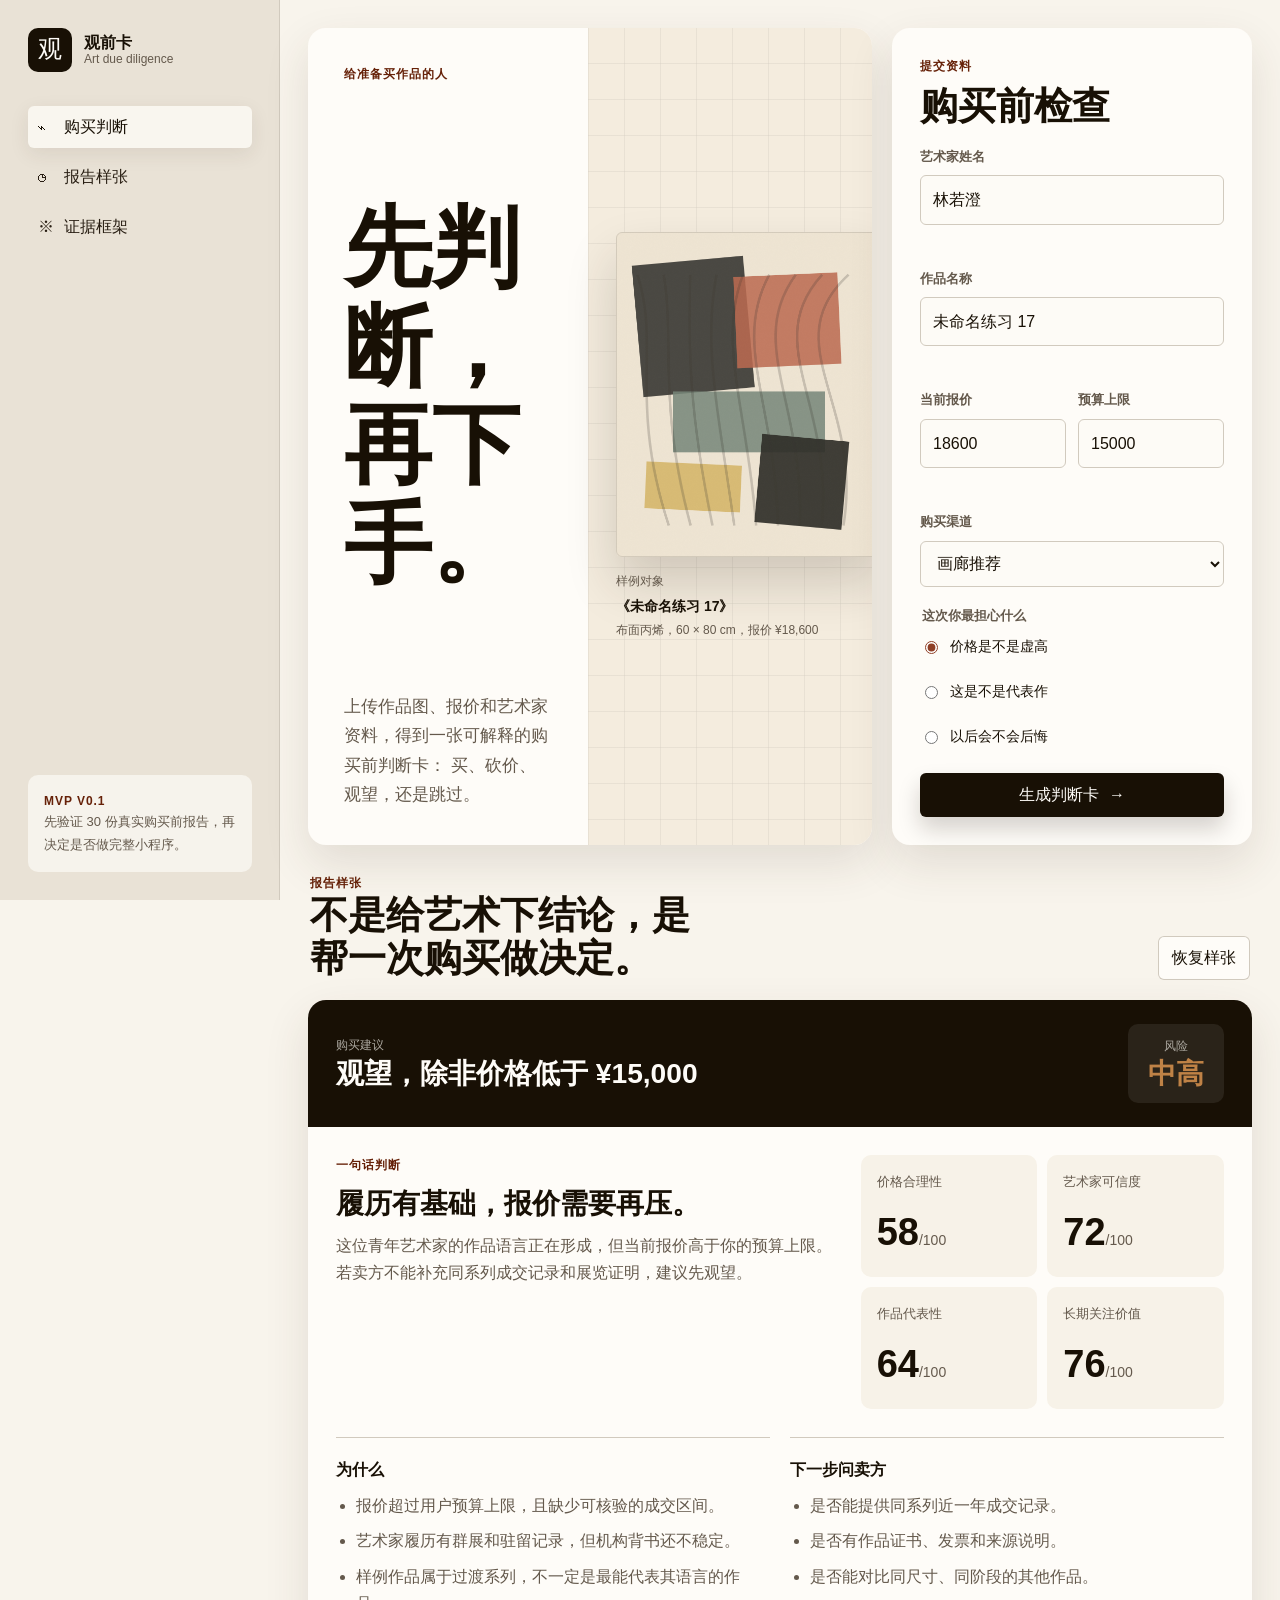
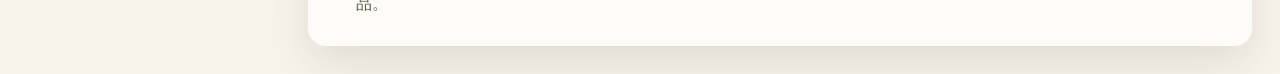
==== index.html @ 39db3ed0 "Initial art decision prototype" ====
<!doctype html>
<html lang="zh-CN">
  <head>
    <meta charset="utf-8" />
    <meta name="viewport" content="width=device-width, initial-scale=1" />
    <title>观前卡 | 青年艺术作品购买前判断</title>
    <link rel="icon" href='data:image/svg+xml,<svg xmlns="http://www.w3.org/2000/svg" viewBox="0 0 64 64"><rect width="64" height="64" rx="12" fill="%231a1209"/><text x="32" y="43" text-anchor="middle" font-size="34" fill="%23fbf7ee">观</text></svg>' />
    <link rel="stylesheet" href="./styles.css" />
  </head>
  <body>
    <a class="skip-link" href="#main-content">跳到主要内容</a>
    <div class="app-shell">
      <aside class="sidebar" aria-label="产品导航">
        <div class="brand-lockup">
          <div class="brand-mark" aria-hidden="true">观</div>
          <div>
            <p class="brand-name">观前卡</p>
            <p class="brand-note">Art due diligence</p>
          </div>
        </div>

        <nav class="nav-list" aria-label="主要页面">
          <a class="nav-item active" href="#workspace">
            <span aria-hidden="true">⌁</span>
            <span>购买判断</span>
          </a>
          <a class="nav-item" href="#report">
            <span aria-hidden="true">◷</span>
            <span>报告样张</span>
          </a>
          <a class="nav-item" href="#evidence">
            <span aria-hidden="true">※</span>
            <span>证据框架</span>
          </a>
        </nav>

        <div class="side-note">
          <p class="eyebrow">MVP v0.1</p>
          <p>先验证 30 份真实购买前报告，再决定是否做完整小程序。</p>
        </div>
      </aside>

      <main id="main-content" class="workspace">
        <section id="workspace" class="decision-grid" aria-label="购买前判断工作台">
          <div class="lead-panel">
            <div class="lead-copy">
              <p class="eyebrow">给准备买作品的人</p>
              <h1>先判断，再下手。</h1>
              <p class="lead-text">
                上传作品图、报价和艺术家资料，得到一张可解释的购买前判断卡：
                买、砍价、观望，还是跳过。
              </p>
            </div>

            <div class="art-wall" aria-label="样例作品预览">
              <canvas id="artCanvas" width="520" height="640" aria-label="生成的抽象作品样张"></canvas>
              <div class="art-label">
                <span>样例对象</span>
                <strong>《未命名练习 17》</strong>
                <span>布面丙烯，60 × 80 cm，报价 ¥18,600</span>
              </div>
            </div>
          </div>

          <form class="intake-panel" id="intakeForm" novalidate>
            <div class="panel-heading">
              <p class="eyebrow">提交资料</p>
              <h2>购买前检查</h2>
            </div>

            <label class="field">
              <span>艺术家姓名</span>
              <input id="artistName" name="artistName" autocomplete="name" value="林若澄" required />
              <small class="error-text" id="artistError"></small>
            </label>

            <label class="field">
              <span>作品名称</span>
              <input id="workName" name="workName" value="未命名练习 17" required />
              <small class="error-text" id="workError"></small>
            </label>

            <div class="field-row">
              <label class="field">
                <span>当前报价</span>
                <input id="price" name="price" inputmode="numeric" value="18600" required />
                <small class="error-text" id="priceError"></small>
              </label>
              <label class="field">
                <span>预算上限</span>
                <input id="budget" name="budget" inputmode="numeric" value="15000" required />
                <small class="error-text" id="budgetError"></small>
              </label>
            </div>

            <label class="field">
              <span>购买渠道</span>
              <select id="source" name="source">
                <option>艺术家本人</option>
                <option selected>画廊推荐</option>
                <option>朋友转让</option>
                <option>线上平台</option>
              </select>
            </label>

            <fieldset class="intent-group">
              <legend>这次你最担心什么</legend>
              <label><input type="radio" name="intent" value="price" checked /> 价格是不是虚高</label>
              <label><input type="radio" name="intent" value="quality" /> 这是不是代表作</label>
              <label><input type="radio" name="intent" value="risk" /> 以后会不会后悔</label>
            </fieldset>

            <button class="primary-action" type="submit">
              <span>生成判断卡</span>
              <span aria-hidden="true">→</span>
            </button>
          </form>
        </section>

        <section id="report" class="report-section" aria-label="购买前判断报告">
          <div class="report-header">
            <div>
              <p class="eyebrow">报告样张</p>
              <h2>不是给艺术下结论，是帮一次购买做决定。</h2>
            </div>
            <button class="secondary-action" id="resetReport" type="button">恢复样张</button>
          </div>

          <article class="report-card" aria-live="polite">
            <div class="verdict-strip">
              <div>
                <span class="status-label">购买建议</span>
                <strong id="verdictText">观望，除非价格低于 ¥15,000</strong>
              </div>
              <div class="risk-meter" aria-label="风险等级中高">
                <span>风险</span>
                <strong id="riskText">中高</strong>
              </div>
            </div>

            <div class="report-main">
              <div class="summary-block">
                <p class="eyebrow">一句话判断</p>
                <h3 id="summaryTitle">履历有基础，报价需要再压。</h3>
                <p id="summaryBody">
                  这位青年艺术家的作品语言正在形成，但当前报价高于你的预算上限。若卖方不能补充同系列成交记录和展览证明，建议先观望。
                </p>
              </div>

              <dl class="score-grid">
                <div>
                  <dt>价格合理性</dt>
                  <dd><span id="scorePrice">58</span><small>/100</small></dd>
                </div>
                <div>
                  <dt>艺术家可信度</dt>
                  <dd><span id="scoreTrust">72</span><small>/100</small></dd>
                </div>
                <div>
                  <dt>作品代表性</dt>
                  <dd><span id="scoreWork">64</span><small>/100</small></dd>
                </div>
                <div>
                  <dt>长期关注价值</dt>
                  <dd><span id="scoreLong">76</span><small>/100</small></dd>
                </div>
              </dl>
            </div>

            <div class="evidence-list" id="evidence">
              <div>
                <p class="list-title">为什么</p>
                <ul>
                  <li>报价超过用户预算上限，且缺少可核验的成交区间。</li>
                  <li>艺术家履历有群展和驻留记录，但机构背书还不稳定。</li>
                  <li>样例作品属于过渡系列，不一定是最能代表其语言的作品。</li>
                </ul>
              </div>
              <div>
                <p class="list-title">下一步问卖方</p>
                <ul>
                  <li>是否能提供同系列近一年成交记录。</li>
                  <li>是否有作品证书、发票和来源说明。</li>
                  <li>是否能对比同尺寸、同阶段的其他作品。</li>
                </ul>
              </div>
            </div>
          </article>
        </section>
      </main>
    </div>

    <script src="./script.js"></script>
  </body>
</html>
---- styles.css ----
:root {
  color-scheme: light;
  --canvas: oklch(96.8% 0.012 83);
  --sidebar: oklch(91.5% 0.018 82);
  --paper: oklch(99.2% 0.006 86);
  --paper-warm: oklch(94.5% 0.02 82);
  --ink: oklch(18% 0.025 72);
  --muted: oklch(47% 0.025 72);
  --faint: oklch(75% 0.028 77);
  --line: oklch(84% 0.018 80);
  --accent: oklch(47% 0.115 38);
  --accent-deep: oklch(35% 0.105 38);
  --good: oklch(46% 0.095 145);
  --warn: oklch(58% 0.13 72);
  --danger: oklch(52% 0.14 31);
  --shadow: 0 18px 45px rgba(66, 48, 31, 0.12);
  --shadow-soft: 0 6px 20px rgba(66, 48, 31, 0.09);
  --r-sm: 6px;
  --r-md: 10px;
  --r-lg: 18px;
  --gap: 20px;
}

* {
  box-sizing: border-box;
}

html {
  -webkit-font-smoothing: antialiased;
  -moz-osx-font-smoothing: grayscale;
  scroll-behavior: smooth;
}

body {
  margin: 0;
  min-height: 100vh;
  background: var(--canvas);
  color: var(--ink);
  font-family: -apple-system, BlinkMacSystemFont, "SF Pro Text", "PingFang SC", "Hiragino Sans GB", "Microsoft YaHei", sans-serif;
  line-height: 1.72;
}

button,
input,
select {
  font: inherit;
}

button,
a,
input,
select {
  touch-action: manipulation;
}

button {
  border: 0;
  cursor: pointer;
}

a {
  color: inherit;
  text-decoration: none;
}

:focus-visible {
  outline: 3px solid color-mix(in oklch, var(--accent) 55%, white);
  outline-offset: 3px;
}

.skip-link {
  position: fixed;
  left: 16px;
  top: 12px;
  z-index: 20;
  transform: translateY(-140%);
  border-radius: var(--r-sm);
  background: var(--ink);
  color: var(--paper);
  padding: 8px 12px;
}

.skip-link:focus {
  transform: translateY(0);
}

.app-shell {
  display: grid;
  grid-template-columns: 280px minmax(0, 1fr);
  min-height: 100vh;
}

.sidebar {
  position: sticky;
  top: 0;
  height: 100vh;
  display: flex;
  flex-direction: column;
  gap: 34px;
  padding: 28px;
  background: var(--sidebar);
  box-shadow: inset -1px 0 0 var(--line);
}

.brand-lockup {
  display: flex;
  align-items: center;
  gap: 12px;
}

.brand-mark {
  display: grid;
  width: 44px;
  height: 44px;
  place-items: center;
  border-radius: var(--r-md);
  background: var(--ink);
  color: var(--paper);
  font-family: "Songti SC", "Noto Serif SC", serif;
  font-size: 24px;
}

.brand-name,
.brand-note,
.eyebrow,
p,
h1,
h2,
h3 {
  margin: 0;
}

.brand-name {
  font-weight: 700;
  line-height: 1.2;
}

.brand-note {
  color: var(--muted);
  font-size: 12px;
  line-height: 1.2;
}

.nav-list {
  display: grid;
  gap: 8px;
}

.nav-item {
  display: grid;
  grid-template-columns: 26px 1fr;
  align-items: center;
  min-height: 42px;
  border-radius: var(--r-sm);
  padding: 7px 10px;
  color: color-mix(in oklch, var(--ink) 78%, var(--muted));
  transition: background-color 180ms cubic-bezier(0.16, 1, 0.3, 1), transform 160ms cubic-bezier(0.16, 1, 0.3, 1);
}

.nav-item.active {
  background: color-mix(in oklch, var(--paper) 75%, var(--sidebar));
  box-shadow: var(--shadow-soft);
  color: var(--ink);
}

.nav-item:active,
.primary-action:active,
.secondary-action:active {
  transform: scale(0.96);
}

.side-note {
  margin-top: auto;
  border-radius: var(--r-md);
  background: color-mix(in oklch, var(--paper) 64%, var(--sidebar));
  padding: 16px;
  color: var(--muted);
  font-size: 13px;
}

.eyebrow {
  color: var(--accent-deep);
  font-size: 12px;
  font-weight: 700;
  letter-spacing: 0.08em;
  text-transform: uppercase;
}

.workspace {
  padding: 28px;
}

.decision-grid {
  display: grid;
  grid-template-columns: minmax(0, 1.35fr) minmax(360px, 0.65fr);
  gap: var(--gap);
  align-items: stretch;
}

.lead-panel,
.intake-panel,
.report-card {
  border-radius: var(--r-lg);
  background: var(--paper);
  box-shadow: var(--shadow);
}

.lead-panel {
  display: grid;
  grid-template-columns: minmax(280px, 0.85fr) minmax(320px, 1fr);
  min-height: 620px;
  overflow: hidden;
}

.lead-copy {
  display: flex;
  flex-direction: column;
  justify-content: space-between;
  padding: 36px;
}

h1,
h2,
h3 {
  font-family: "Songti SC", "Noto Serif SC", serif;
  font-weight: 700;
  line-height: 1.12;
  text-wrap: balance;
}

h1 {
  max-width: 7em;
  margin-top: 18px;
  font-size: clamp(44px, 7vw, 88px);
}

h2 {
  font-size: clamp(26px, 3vw, 42px);
}

h3 {
  font-size: clamp(23px, 2.2vw, 32px);
}

.lead-text {
  max-width: 32em;
  color: var(--muted);
  font-size: 17px;
  text-wrap: pretty;
}

.art-wall {
  position: relative;
  display: grid;
  align-content: center;
  justify-items: center;
  padding: 28px;
  background:
    linear-gradient(90deg, color-mix(in oklch, var(--line) 35%, transparent) 1px, transparent 1px),
    linear-gradient(0deg, color-mix(in oklch, var(--line) 35%, transparent) 1px, transparent 1px),
    var(--paper-warm);
  background-size: 36px 36px;
}

#artCanvas {
  width: min(100%, 430px);
  height: auto;
  border-radius: var(--r-sm);
  box-shadow: 0 26px 50px rgba(47, 35, 24, 0.18);
  outline: 1px solid rgba(0, 0, 0, 0.11);
  outline-offset: -1px;
}

.art-label {
  width: min(100%, 430px);
  display: grid;
  gap: 2px;
  margin-top: 14px;
  color: var(--muted);
  font-size: 12px;
}

.art-label strong {
  color: var(--ink);
  font-size: 14px;
}

.intake-panel {
  display: flex;
  flex-direction: column;
  gap: 18px;
  padding: 28px;
}

.panel-heading {
  display: grid;
  gap: 8px;
}

.field,
.intent-group {
  display: grid;
  gap: 7px;
}

.field span,
.intent-group legend {
  color: var(--muted);
  font-size: 13px;
  font-weight: 650;
}

.field input,
.field select {
  width: 100%;
  min-height: 46px;
  border: 1px solid var(--line);
  border-radius: var(--r-sm);
  background: color-mix(in oklch, var(--paper) 86%, var(--canvas));
  color: var(--ink);
  padding: 10px 12px;
  transition: border-color 160ms cubic-bezier(0.16, 1, 0.3, 1), box-shadow 160ms cubic-bezier(0.16, 1, 0.3, 1);
}

.field input:focus,
.field select:focus {
  border-color: var(--accent);
  box-shadow: 0 0 0 4px color-mix(in oklch, var(--accent) 13%, transparent);
}

.field-row {
  display: grid;
  grid-template-columns: 1fr 1fr;
  gap: 12px;
}

.error-text {
  min-height: 18px;
  color: var(--danger);
  font-size: 12px;
}

.intent-group {
  margin: 0;
  border: 0;
  padding: 0;
}

.intent-group label {
  display: flex;
  align-items: center;
  gap: 9px;
  min-height: 38px;
  color: var(--ink);
  font-size: 14px;
}

.intent-group input {
  accent-color: var(--accent);
}

.primary-action,
.secondary-action {
  display: inline-flex;
  align-items: center;
  justify-content: center;
  min-height: 44px;
  border-radius: var(--r-sm);
  transition: transform 160ms cubic-bezier(0.16, 1, 0.3, 1), background-color 160ms cubic-bezier(0.16, 1, 0.3, 1), box-shadow 160ms cubic-bezier(0.16, 1, 0.3, 1);
}

.primary-action {
  gap: 10px;
  margin-top: auto;
  background: var(--ink);
  color: var(--paper);
  box-shadow: 0 12px 22px rgba(25, 18, 12, 0.18);
}

.secondary-action {
  background: var(--paper);
  color: var(--ink);
  padding: 0 14px;
  box-shadow: inset 0 0 0 1px var(--line);
}

.report-section {
  display: grid;
  gap: var(--gap);
  margin-top: var(--gap);
}

.report-header {
  display: flex;
  align-items: end;
  justify-content: space-between;
  gap: 16px;
  padding: 8px 2px 0;
}

.report-header h2 {
  max-width: 15em;
}

.report-card {
  overflow: hidden;
}

.verdict-strip {
  display: grid;
  grid-template-columns: 1fr auto;
  gap: 18px;
  align-items: center;
  padding: 24px 28px;
  background: var(--ink);
  color: var(--paper);
}

.status-label,
.risk-meter span {
  display: block;
  color: color-mix(in oklch, var(--paper) 68%, var(--ink));
  font-size: 12px;
}

.verdict-strip strong {
  font-size: clamp(20px, 2.2vw, 30px);
  line-height: 1.25;
}

.risk-meter {
  display: grid;
  min-width: 96px;
  justify-items: center;
  border-radius: var(--r-md);
  background: rgba(255, 255, 255, 0.08);
  padding: 12px 16px;
}

.risk-meter strong {
  color: color-mix(in oklch, var(--warn) 82%, white);
}

.report-main {
  display: grid;
  grid-template-columns: minmax(0, 1fr) minmax(320px, 0.72fr);
  gap: var(--gap);
  padding: 28px;
}

.summary-block {
  display: grid;
  align-content: start;
  gap: 12px;
}

.summary-block p:last-child {
  max-width: 58ch;
  color: var(--muted);
}

.score-grid {
  display: grid;
  grid-template-columns: 1fr 1fr;
  gap: 10px;
  margin: 0;
}

.score-grid div {
  display: grid;
  gap: 8px;
  min-height: 122px;
  border-radius: var(--r-md);
  background: color-mix(in oklch, var(--paper-warm) 62%, var(--paper));
  padding: 16px;
}

.score-grid dt {
  color: var(--muted);
  font-size: 13px;
}

.score-grid dd {
  margin: 0;
  font-variant-numeric: tabular-nums;
  line-height: 1;
}

.score-grid dd span {
  font-size: 38px;
  font-weight: 760;
}

.score-grid small {
  color: var(--muted);
  font-size: 14px;
}

.evidence-list {
  display: grid;
  grid-template-columns: 1fr 1fr;
  gap: var(--gap);
  padding: 0 28px 28px;
}

.evidence-list > div {
  border-top: 1px solid var(--line);
  padding-top: 18px;
}

.list-title {
  margin-bottom: 8px;
  font-weight: 740;
}

ul {
  display: grid;
  gap: 8px;
  margin: 0;
  padding-left: 1.25em;
  color: var(--muted);
}

@media (hover: hover) {
  .nav-item:hover {
    background: color-mix(in oklch, var(--paper) 58%, var(--sidebar));
  }

  .primary-action:hover {
    background: color-mix(in oklch, var(--ink) 90%, var(--accent));
  }

  .secondary-action:hover {
    background: color-mix(in oklch, var(--paper) 70%, var(--paper-warm));
  }
}

@media (prefers-reduced-motion: no-preference) {
  .lead-panel,
  .intake-panel,
  .report-card {
    animation: rise-in 520ms cubic-bezier(0.16, 1, 0.3, 1) both;
  }

  .intake-panel {
    animation-delay: 80ms;
  }

  .report-card {
    animation-delay: 120ms;
  }
}

@keyframes rise-in {
  from {
    opacity: 0;
    transform: translateY(12px);
  }
  to {
    opacity: 1;
    transform: translateY(0);
  }
}

@media (max-width: 980px) {
  .app-shell {
    grid-template-columns: 1fr;
  }

  .sidebar {
    position: static;
    height: auto;
    padding: 16px;
  }

  .nav-list {
    grid-template-columns: repeat(3, minmax(0, 1fr));
  }

  .nav-item {
    grid-template-columns: 1fr;
    justify-items: center;
    text-align: center;
    gap: 2px;
  }

  .side-note {
    display: none;
  }

  .workspace {
    padding: 16px;
  }

  .decision-grid,
  .lead-panel,
  .report-main,
  .evidence-list {
    grid-template-columns: 1fr;
  }

  .lead-panel {
    min-height: 0;
  }

  .lead-copy {
    gap: 26px;
    padding: 28px;
  }
}

@media (max-width: 520px) {
  :root {
    --gap: 14px;
  }

  .brand-lockup {
    align-items: start;
  }

  .nav-list {
    overflow-x: auto;
    grid-template-columns: repeat(3, minmax(104px, 1fr));
    padding-bottom: 2px;
  }

  .lead-copy,
  .intake-panel,
  .report-main,
  .verdict-strip {
    padding: 20px;
  }

  h1 {
    font-size: 52px;
  }

  .field-row,
  .score-grid,
  .verdict-strip {
    grid-template-columns: 1fr;
  }

  .art-wall {
    padding: 18px;
  }

  .report-header {
    align-items: start;
    flex-direction: column;
  }

  .secondary-action {
    align-self: flex-start;
  }

  .evidence-list {
    padding: 0 20px 20px;
  }
}
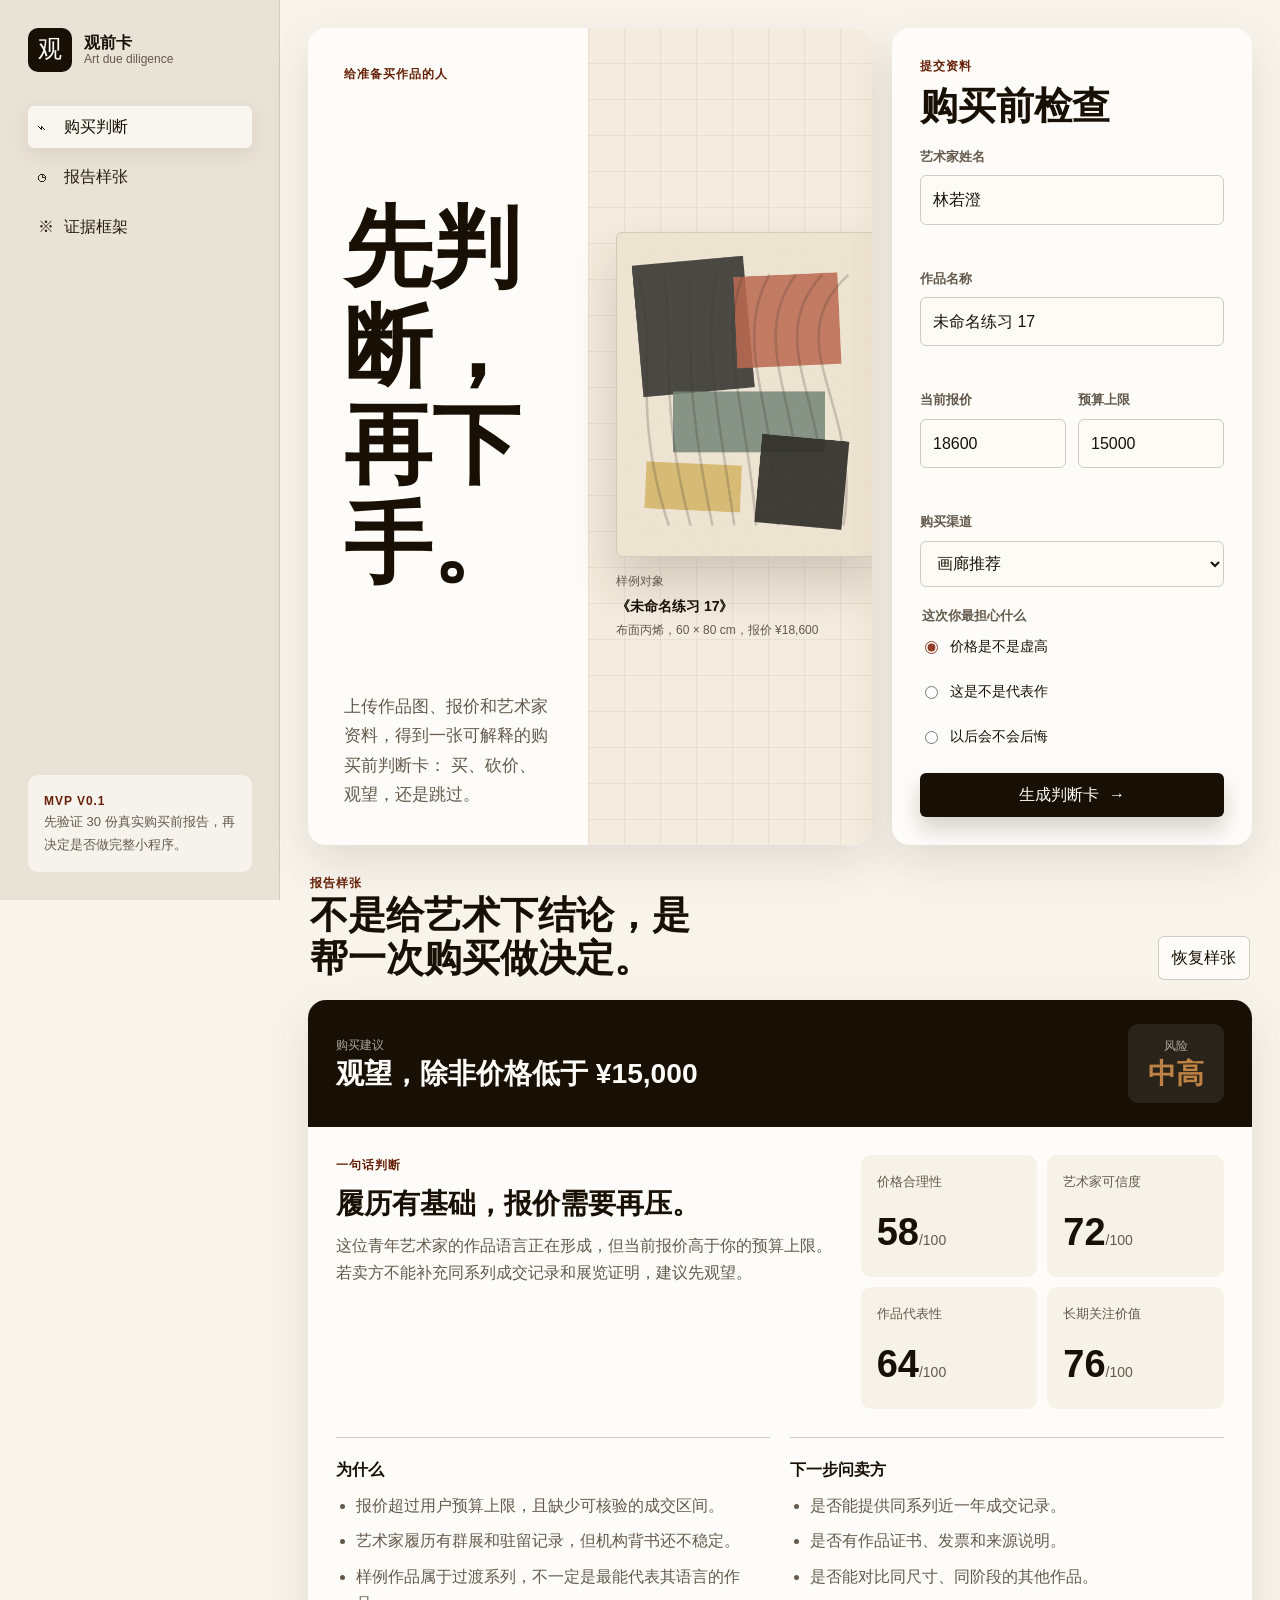
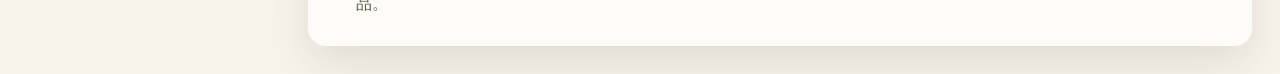
==== commit 472e218c: "Fix HTML semantics and accessibility issues" ====
--- a/index.html
+++ b/index.html
@@ -1,11 +1,11 @@
-<!doctype html>
+<!DOCTYPE html>
 <html lang="zh-CN">
   <head>
-    <meta charset="utf-8" />
-    <meta name="viewport" content="width=device-width, initial-scale=1" />
+    <meta charset="utf-8">
+    <meta name="viewport" content="width=device-width, initial-scale=1">
     <title>观前卡 | 青年艺术作品购买前判断</title>
-    <link rel="icon" href='data:image/svg+xml,<svg xmlns="http://www.w3.org/2000/svg" viewBox="0 0 64 64"><rect width="64" height="64" rx="12" fill="%231a1209"/><text x="32" y="43" text-anchor="middle" font-size="34" fill="%23fbf7ee">观</text></svg>' />
-    <link rel="stylesheet" href="./styles.css" />
+    <link rel="icon" href='data:image/svg+xml,<svg xmlns="http://www.w3.org/2000/svg" viewBox="0 0 64 64"><rect width="64" height="64" rx="12" fill="%231a1209"/><text x="32" y="43" text-anchor="middle" font-size="34" fill="%23fbf7ee">观</text></svg>'>
+    <link rel="stylesheet" href="./styles.css">
   </head>
   <body>
     <a class="skip-link" href="#main-content">跳到主要内容</a>
@@ -52,8 +52,8 @@
               </p>
             </div>
 
-            <div class="art-wall" aria-label="样例作品预览">
-              <canvas id="artCanvas" width="520" height="640" aria-label="生成的抽象作品样张"></canvas>
+            <div class="art-wall" role="group" aria-label="样例作品预览">
+              <canvas id="artCanvas" width="520" height="640" role="img" aria-label="生成的抽象作品样张"></canvas>
               <div class="art-label">
                 <span>样例对象</span>
                 <strong>《未命名练习 17》</strong>
@@ -70,25 +70,25 @@
 
             <label class="field">
               <span>艺术家姓名</span>
-              <input id="artistName" name="artistName" autocomplete="name" value="林若澄" required />
+              <input id="artistName" name="artistName" type="text" autocomplete="name" value="林若澄" aria-describedby="artistError" required>
               <small class="error-text" id="artistError"></small>
             </label>
 
             <label class="field">
               <span>作品名称</span>
-              <input id="workName" name="workName" value="未命名练习 17" required />
+              <input id="workName" name="workName" type="text" value="未命名练习 17" aria-describedby="workError" required>
               <small class="error-text" id="workError"></small>
             </label>
 
             <div class="field-row">
               <label class="field">
                 <span>当前报价</span>
-                <input id="price" name="price" inputmode="numeric" value="18600" required />
+                <input id="price" name="price" type="text" inputmode="numeric" value="18600" aria-describedby="priceError" required>
                 <small class="error-text" id="priceError"></small>
               </label>
               <label class="field">
                 <span>预算上限</span>
-                <input id="budget" name="budget" inputmode="numeric" value="15000" required />
+                <input id="budget" name="budget" type="text" inputmode="numeric" value="15000" aria-describedby="budgetError" required>
                 <small class="error-text" id="budgetError"></small>
               </label>
             </div>
@@ -105,9 +105,9 @@
 
             <fieldset class="intent-group">
               <legend>这次你最担心什么</legend>
-              <label><input type="radio" name="intent" value="price" checked /> 价格是不是虚高</label>
-              <label><input type="radio" name="intent" value="quality" /> 这是不是代表作</label>
-              <label><input type="radio" name="intent" value="risk" /> 以后会不会后悔</label>
+              <label><input type="radio" name="intent" value="price" checked> 价格是不是虚高</label>
+              <label><input type="radio" name="intent" value="quality"> 这是不是代表作</label>
+              <label><input type="radio" name="intent" value="risk"> 以后会不会后悔</label>
             </fieldset>
 
             <button class="primary-action" type="submit">
@@ -132,7 +132,7 @@
                 <span class="status-label">购买建议</span>
                 <strong id="verdictText">观望，除非价格低于 ¥15,000</strong>
               </div>
-              <div class="risk-meter" aria-label="风险等级中高">
+              <div class="risk-meter" role="group" aria-label="风险等级中高">
                 <span>风险</span>
                 <strong id="riskText">中高</strong>
               </div>
--- a/styles.css
+++ b/styles.css
@@ -384,6 +384,26 @@
   box-shadow: inset 0 0 0 1px var(--line);
 }
 
+.not-found-page {
+  max-width: 760px;
+  margin: 0 auto;
+}
+
+.not-found-panel {
+  display: block;
+  min-height: auto;
+  padding: 36px;
+}
+
+.not-found-title {
+  max-width: 8em;
+  font-size: clamp(42px, 8vw, 76px);
+}
+
+.not-found-action {
+  margin-top: 24px;
+}
+
 .report-section {
   display: grid;
   gap: var(--gap);
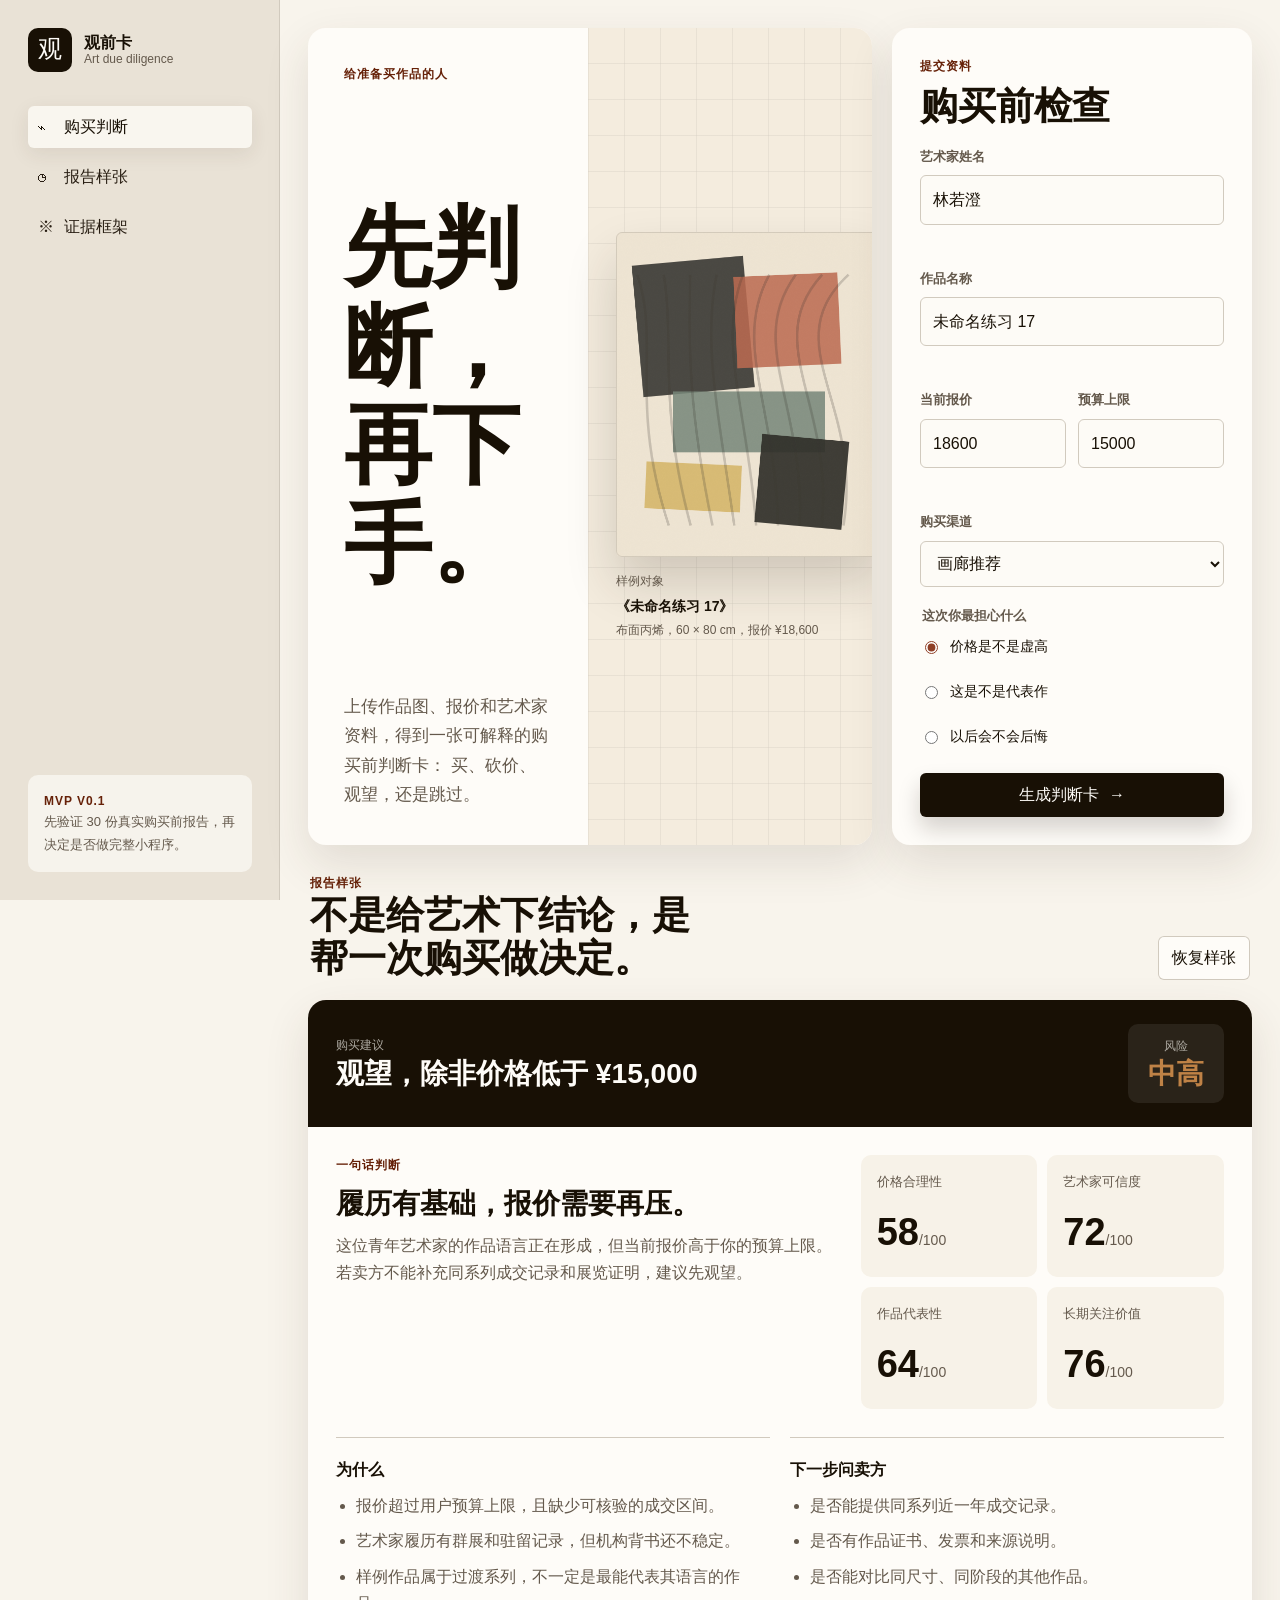
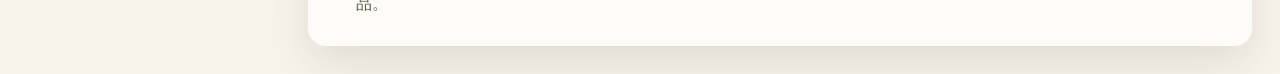
==== commit ec202095: "Bust script cache for report score fix" ====
--- a/index.html
+++ b/index.html
@@ -190,6 +190,6 @@
       </main>
     </div>
 
-    <script src="./script.js"></script>
+    <script src="./script.js?v=2e2ce69"></script>
   </body>
 </html>
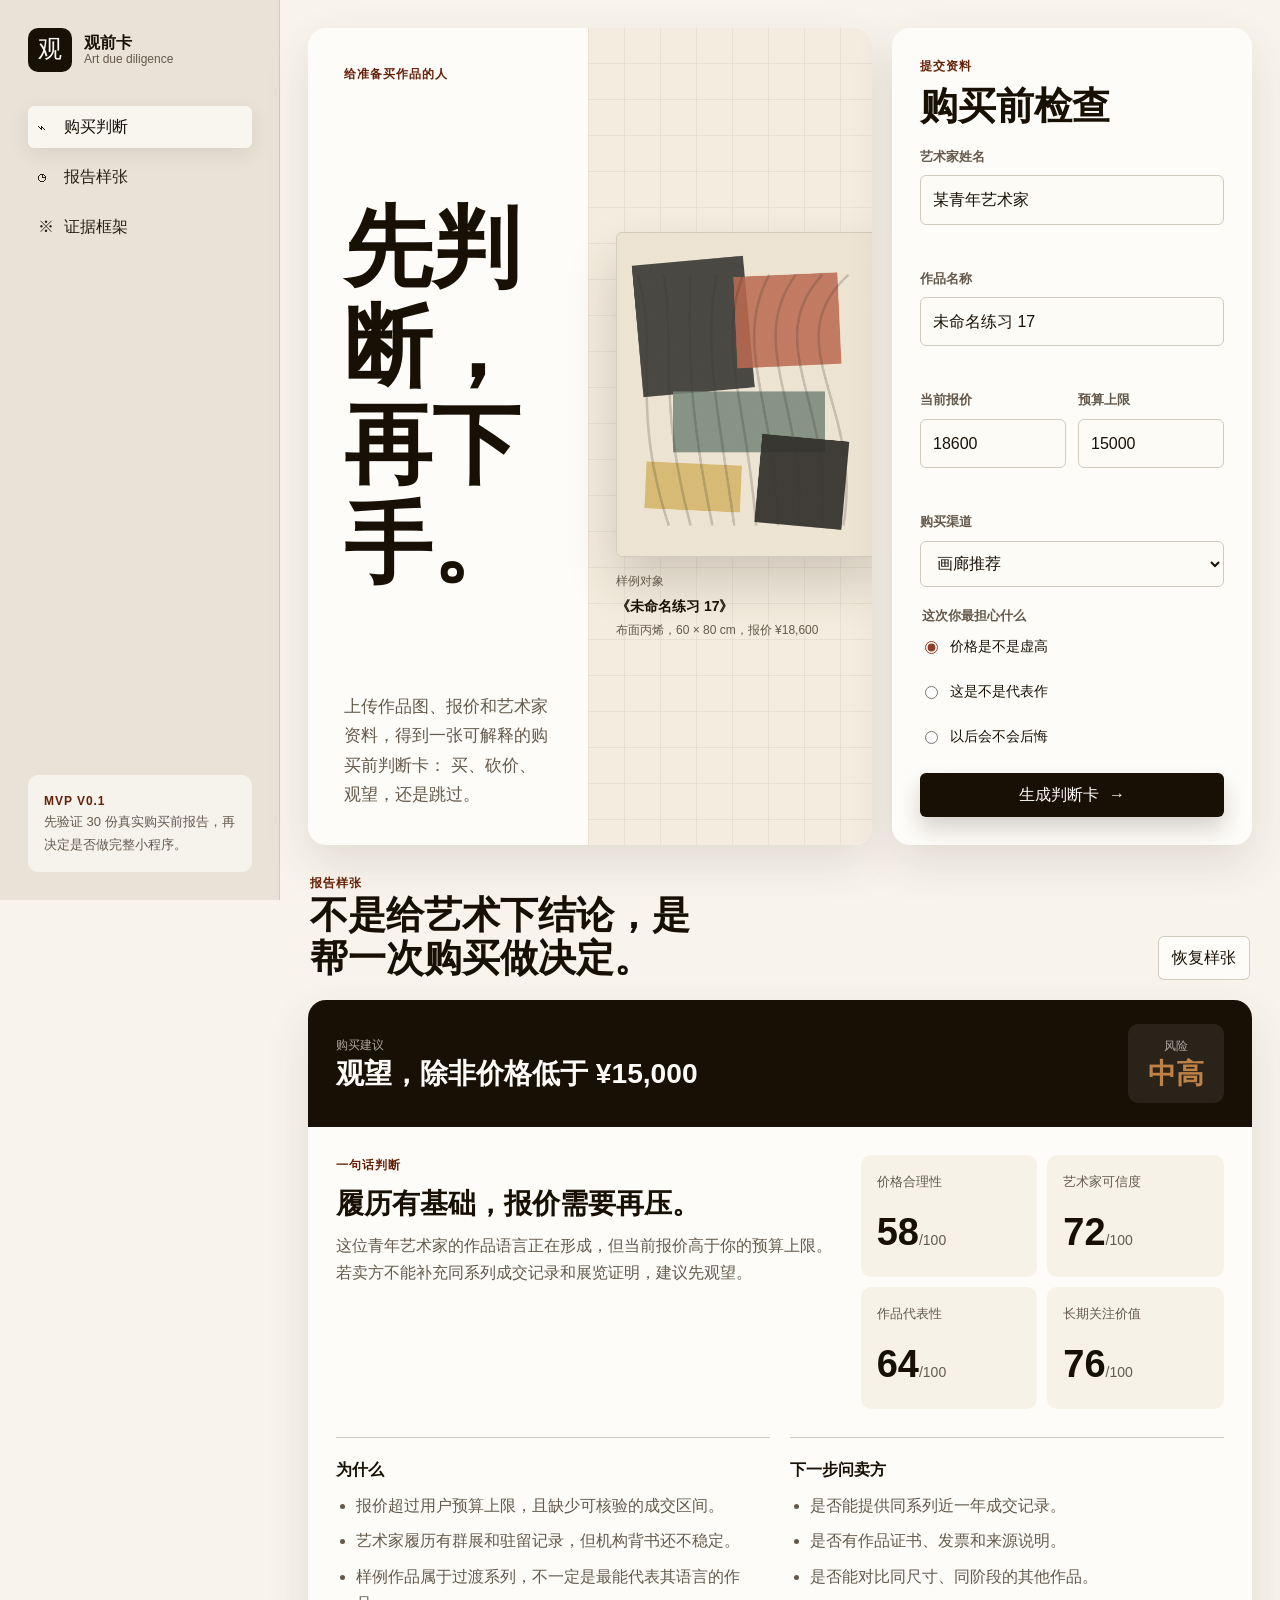
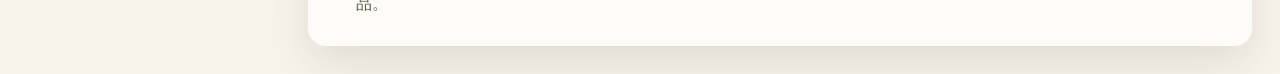
==== commit 03bb794a: "Anonymize sample artist name" ====
--- a/index.html
+++ b/index.html
@@ -70,7 +70,7 @@
 
             <label class="field">
               <span>艺术家姓名</span>
-              <input id="artistName" name="artistName" type="text" autocomplete="name" value="林若澄" aria-describedby="artistError" required>
+              <input id="artistName" name="artistName" type="text" autocomplete="name" value="某青年艺术家" aria-describedby="artistError" required>
               <small class="error-text" id="artistError"></small>
             </label>
 
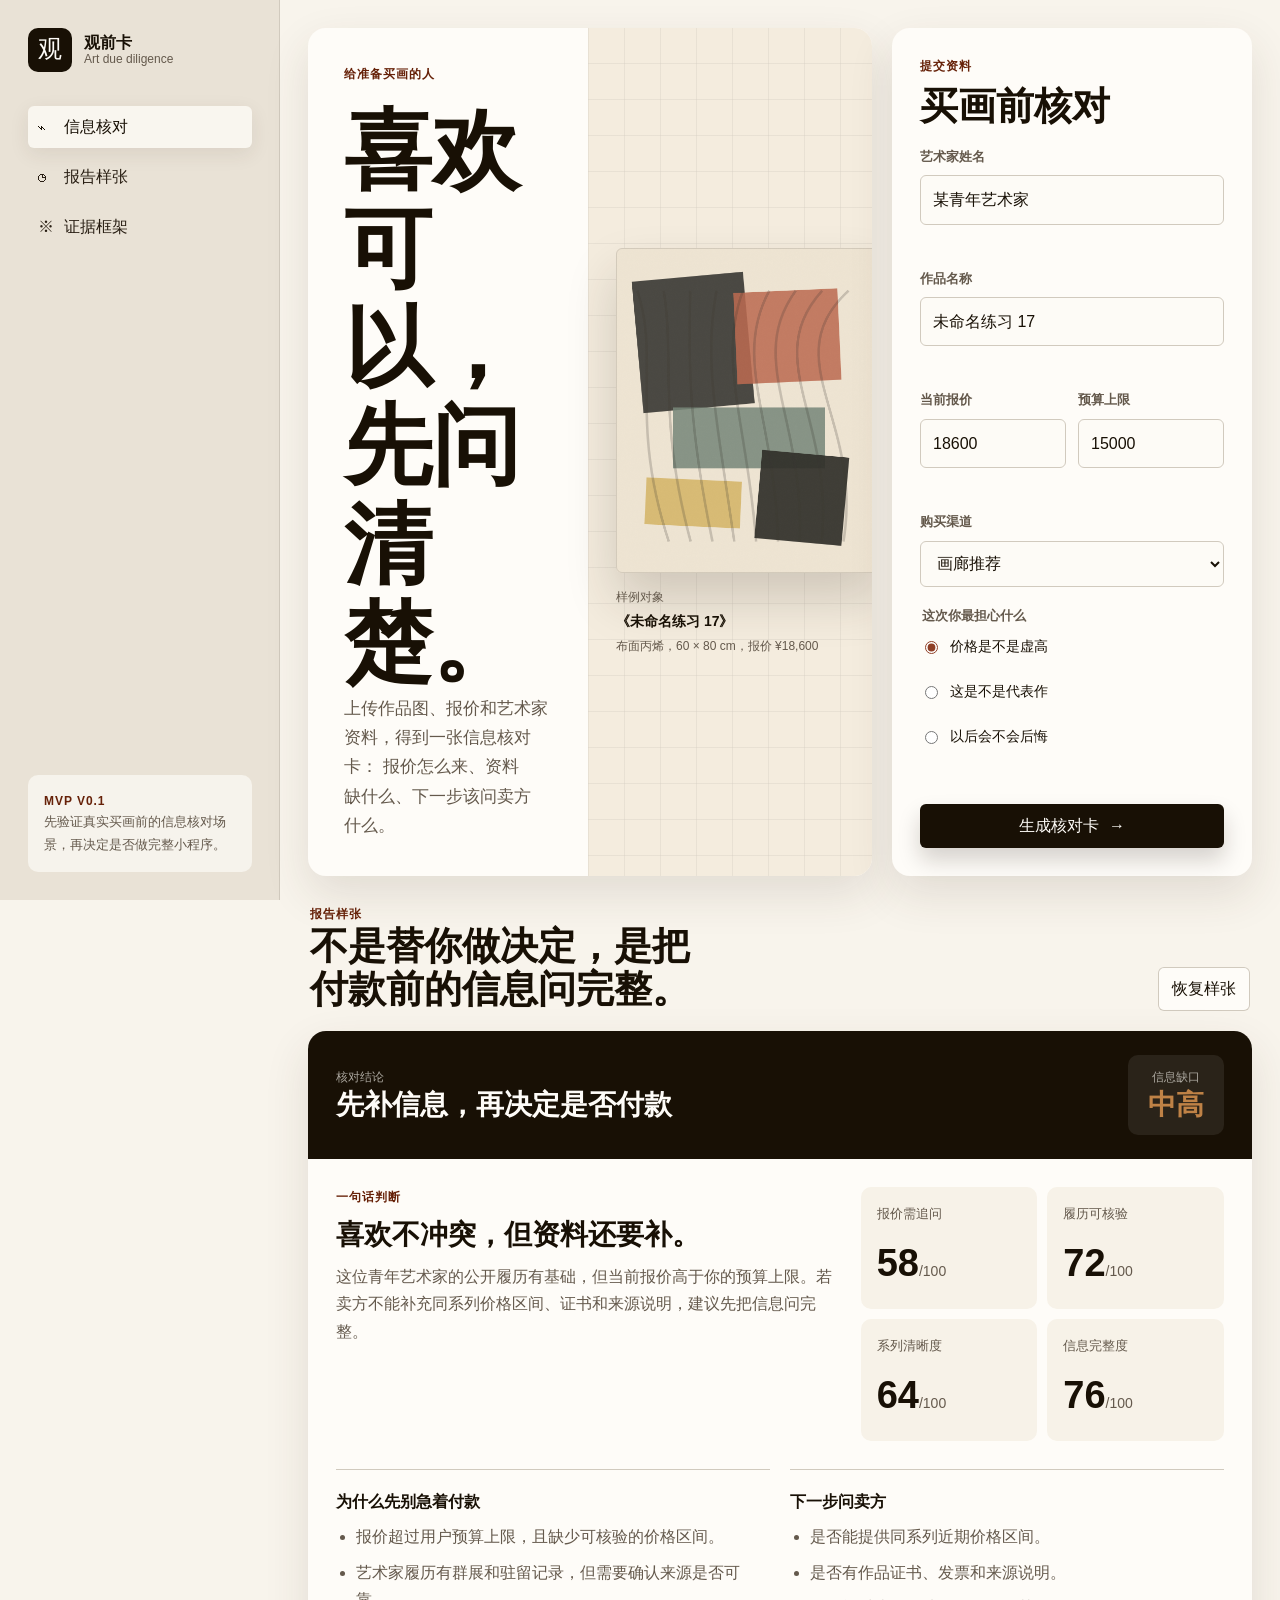
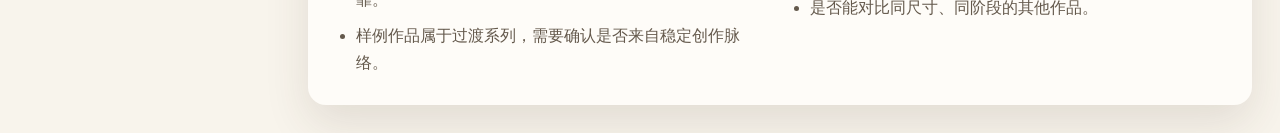
==== commit f6cedbb3: "Reposition product as pre-purchase info check" ====
--- a/index.html
+++ b/index.html
@@ -3,7 +3,7 @@
   <head>
     <meta charset="utf-8">
     <meta name="viewport" content="width=device-width, initial-scale=1">
-    <title>观前卡 | 青年艺术作品购买前判断</title>
+    <title>观前卡 | 买画前信息核对</title>
     <link rel="icon" href='data:image/svg+xml,<svg xmlns="http://www.w3.org/2000/svg" viewBox="0 0 64 64"><rect width="64" height="64" rx="12" fill="%231a1209"/><text x="32" y="43" text-anchor="middle" font-size="34" fill="%23fbf7ee">观</text></svg>'>
     <link rel="stylesheet" href="./styles.css">
   </head>
@@ -22,7 +22,7 @@
         <nav class="nav-list" aria-label="主要页面">
           <a class="nav-item active" href="#workspace">
             <span aria-hidden="true">⌁</span>
-            <span>购买判断</span>
+            <span>信息核对</span>
           </a>
           <a class="nav-item" href="#report">
             <span aria-hidden="true">◷</span>
@@ -36,19 +36,19 @@
 
         <div class="side-note">
           <p class="eyebrow">MVP v0.1</p>
-          <p>先验证 30 份真实购买前报告，再决定是否做完整小程序。</p>
+          <p>先验证真实买画前的信息核对场景，再决定是否做完整小程序。</p>
         </div>
       </aside>
 
       <main id="main-content" class="workspace">
-        <section id="workspace" class="decision-grid" aria-label="购买前判断工作台">
+        <section id="workspace" class="decision-grid" aria-label="买画前信息核对工作台">
           <div class="lead-panel">
             <div class="lead-copy">
-              <p class="eyebrow">给准备买作品的人</p>
-              <h1>先判断，再下手。</h1>
+              <p class="eyebrow">给准备买画的人</p>
+              <h1>喜欢可以，先问清楚。</h1>
               <p class="lead-text">
-                上传作品图、报价和艺术家资料，得到一张可解释的购买前判断卡：
-                买、砍价、观望，还是跳过。
+                上传作品图、报价和艺术家资料，得到一张信息核对卡：
+                报价怎么来、资料缺什么、下一步该问卖方什么。
               </p>
             </div>
 
@@ -65,7 +65,7 @@
           <form class="intake-panel" id="intakeForm" novalidate>
             <div class="panel-heading">
               <p class="eyebrow">提交资料</p>
-              <h2>购买前检查</h2>
+              <h2>买画前核对</h2>
             </div>
 
             <label class="field">
@@ -98,7 +98,7 @@
               <select id="source" name="source">
                 <option>艺术家本人</option>
                 <option selected>画廊推荐</option>
-                <option>朋友转让</option>
+                <option>朋友推荐</option>
                 <option>线上平台</option>
               </select>
             </label>
@@ -111,17 +111,17 @@
             </fieldset>
 
             <button class="primary-action" type="submit">
-              <span>生成判断卡</span>
+              <span>生成核对卡</span>
               <span aria-hidden="true">→</span>
             </button>
           </form>
         </section>
 
-        <section id="report" class="report-section" aria-label="购买前判断报告">
+        <section id="report" class="report-section" aria-label="买画前信息核对报告">
           <div class="report-header">
             <div>
               <p class="eyebrow">报告样张</p>
-              <h2>不是给艺术下结论，是帮一次购买做决定。</h2>
+              <h2>不是替你做决定，是把付款前的信息问完整。</h2>
             </div>
             <button class="secondary-action" id="resetReport" type="button">恢复样张</button>
           </div>
@@ -129,11 +129,11 @@
           <article class="report-card" aria-live="polite">
             <div class="verdict-strip">
               <div>
-                <span class="status-label">购买建议</span>
-                <strong id="verdictText">观望，除非价格低于 ¥15,000</strong>
+                <span class="status-label">核对结论</span>
+                <strong id="verdictText">先补信息，再决定是否付款</strong>
               </div>
-              <div class="risk-meter" role="group" aria-label="风险等级中高">
-                <span>风险</span>
+              <div class="risk-meter" role="group" aria-label="信息缺口中高">
+                <span>信息缺口</span>
                 <strong id="riskText">中高</strong>
               </div>
             </div>
@@ -141,27 +141,27 @@
             <div class="report-main">
               <div class="summary-block">
                 <p class="eyebrow">一句话判断</p>
-                <h3 id="summaryTitle">履历有基础，报价需要再压。</h3>
+                <h3 id="summaryTitle">喜欢不冲突，但资料还要补。</h3>
                 <p id="summaryBody">
-                  这位青年艺术家的作品语言正在形成，但当前报价高于你的预算上限。若卖方不能补充同系列成交记录和展览证明，建议先观望。
+                  这位青年艺术家的公开履历有基础，但当前报价高于你的预算上限。若卖方不能补充同系列价格区间、证书和来源说明，建议先把信息问完整。
                 </p>
               </div>
 
               <dl class="score-grid">
                 <div>
-                  <dt>价格合理性</dt>
+                  <dt>报价需追问</dt>
                   <dd><span id="scorePrice">58</span><small>/100</small></dd>
                 </div>
                 <div>
-                  <dt>艺术家可信度</dt>
+                  <dt>履历可核验</dt>
                   <dd><span id="scoreTrust">72</span><small>/100</small></dd>
                 </div>
                 <div>
-                  <dt>作品代表性</dt>
+                  <dt>系列清晰度</dt>
                   <dd><span id="scoreWork">64</span><small>/100</small></dd>
                 </div>
                 <div>
-                  <dt>长期关注价值</dt>
+                  <dt>信息完整度</dt>
                   <dd><span id="scoreLong">76</span><small>/100</small></dd>
                 </div>
               </dl>
@@ -169,17 +169,17 @@
 
             <div class="evidence-list" id="evidence">
               <div>
-                <p class="list-title">为什么</p>
+                <p class="list-title">为什么先别急着付款</p>
                 <ul>
-                  <li>报价超过用户预算上限，且缺少可核验的成交区间。</li>
-                  <li>艺术家履历有群展和驻留记录，但机构背书还不稳定。</li>
-                  <li>样例作品属于过渡系列，不一定是最能代表其语言的作品。</li>
+                  <li>报价超过用户预算上限，且缺少可核验的价格区间。</li>
+                  <li>艺术家履历有群展和驻留记录，但需要确认来源是否可靠。</li>
+                  <li>样例作品属于过渡系列，需要确认是否来自稳定创作脉络。</li>
                 </ul>
               </div>
               <div>
                 <p class="list-title">下一步问卖方</p>
                 <ul>
-                  <li>是否能提供同系列近一年成交记录。</li>
+                  <li>是否能提供同系列近期价格区间。</li>
                   <li>是否有作品证书、发票和来源说明。</li>
                   <li>是否能对比同尺寸、同阶段的其他作品。</li>
                 </ul>
@@ -190,6 +190,6 @@
       </main>
     </div>
 
-    <script src="./script.js?v=2e2ce69"></script>
+    <script src="./script.js?v=info-check-v1"></script>
   </body>
 </html>
